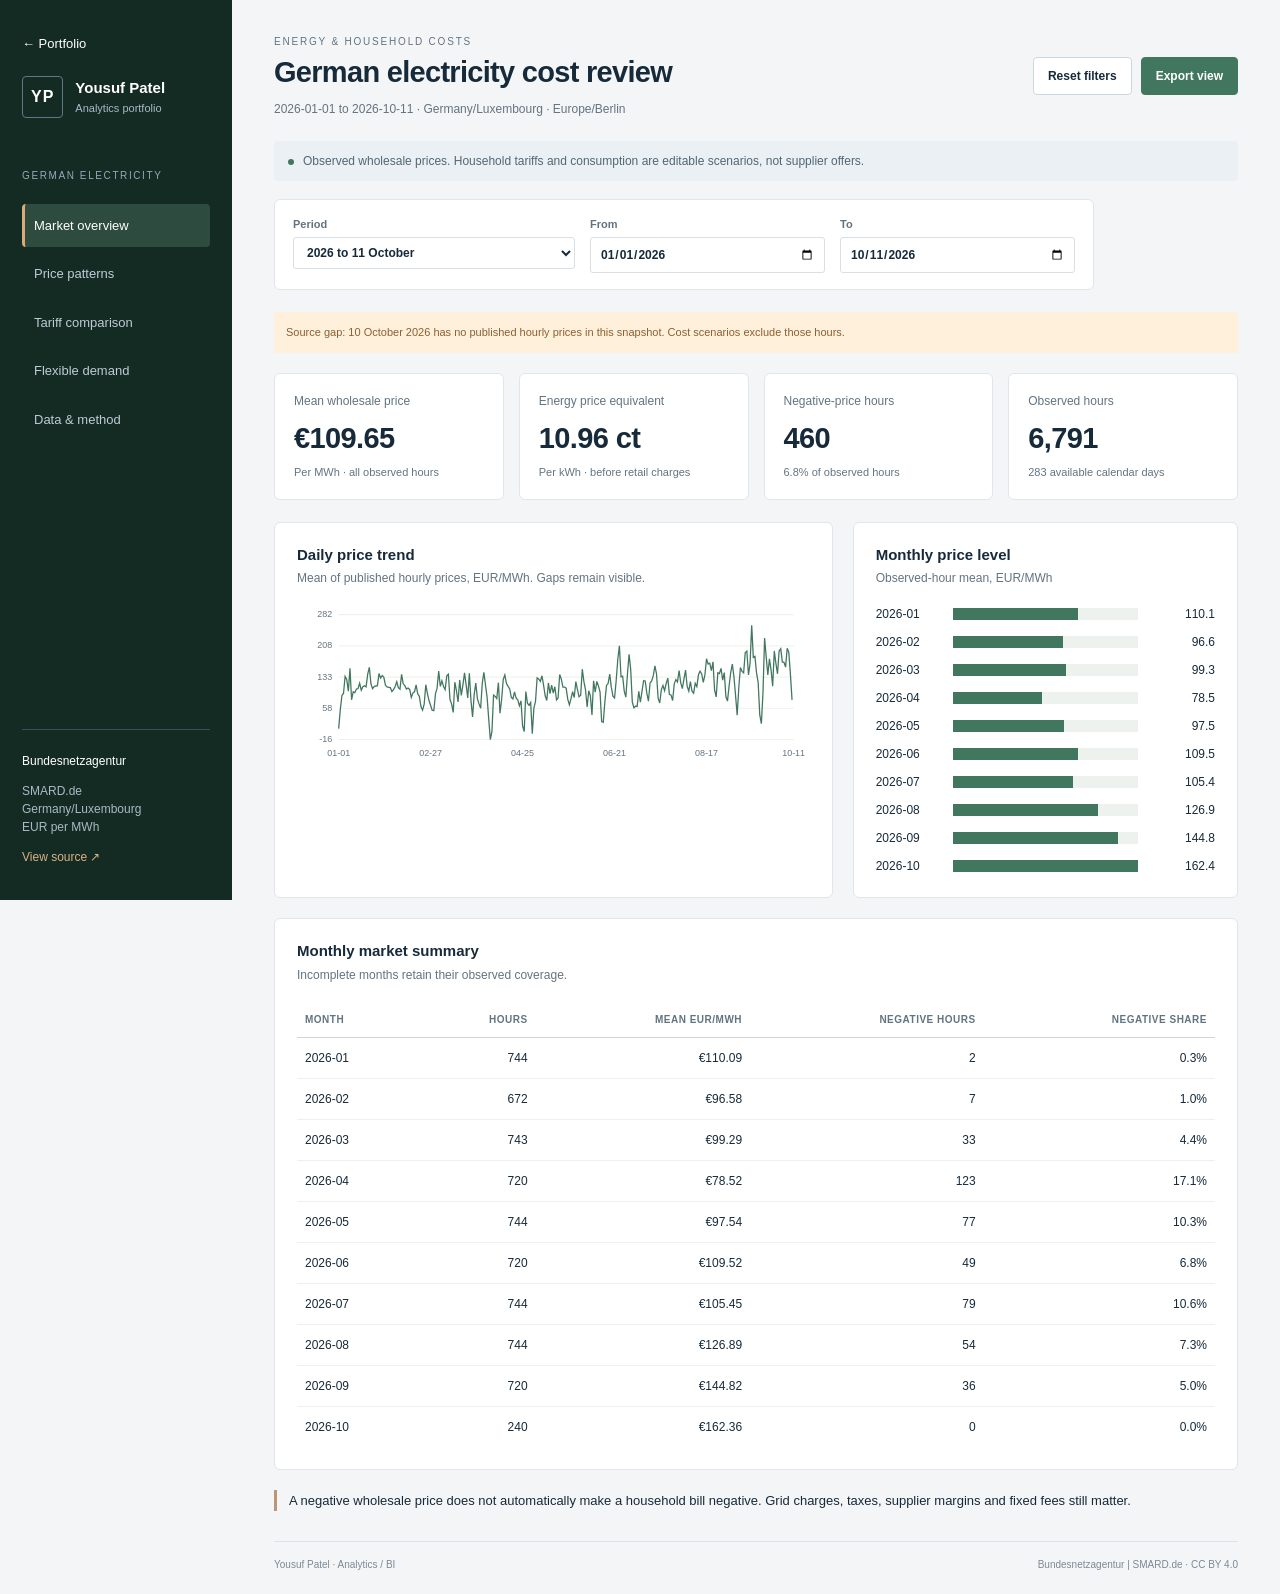
==== docs/electricity/index.html @ 319bdcc3 "Prepare GitHub Pages portfolio with both dashboards and qualified findings" ====
<!doctype html><html lang="en"><head><meta charset="utf-8"><meta name="viewport" content="width=device-width,initial-scale=1"><title>German electricity cost review · Yousuf Patel</title><link rel="stylesheet" href="styles.css"><script src="data.js"></script><script src="app.js" defer></script></head>
<body><aside class="sidebar"><a href="../" style="display:block;color:#fff;margin-bottom:22px;text-decoration:none;font-size:13px">← Portfolio</a><div class="brand"><span class="monogram">YP</span><div>Yousuf Patel<small>Analytics portfolio</small></div></div><p class="nav-label">GERMAN ELECTRICITY</p><nav aria-label="Report pages"><button data-page="overview" class="active">Market overview</button><button data-page="patterns">Price patterns</button><button data-page="tariffs">Tariff comparison</button><button data-page="flexibility">Flexible demand</button><button data-page="quality">Data & method</button></nav><div class="source-card"><strong>Bundesnetzagentur</strong><p>SMARD.de<br>Germany/Luxembourg<br>EUR per MWh</p><a href="https://www.smard.de/en" target="_blank" rel="noopener">View source ↗</a></div></aside>
<main><header><div><p class="eyebrow">ENERGY & HOUSEHOLD COSTS</p><h1 id="pageTitle">German electricity cost review</h1><p class="subtitle" id="periodLabel"></p></div><div class="header-actions"><button id="reset" class="secondary">Reset filters</button><button id="export" class="primary">Export view</button></div></header>
<div class="context"><span class="dot"></span>Observed wholesale prices. Household tariffs and consumption are editable scenarios, not supplier offers.</div>
<section class="filters" aria-label="Report filters"><label>Period<select id="year"><option value="2026">2026 to 11 October</option><option value="2025">2025 full year</option><option value="2024">2024 full year</option><option value="all">All / custom dates</option></select></label><label>From<input type="date" id="from"></label><label>To<input type="date" id="to"></label></section><p id="filterError" role="alert" hidden></p><div id="coverageNote" class="small"></div><div id="content" aria-live="polite"></div><footer><span>Yousuf Patel · Analytics / BI</span><span>Bundesnetzagentur | SMARD.de · CC BY 4.0</span></footer></main></body></html>
---- docs/electricity/styles.css ----
:root{--ink:#172a3a;--muted:#637481;--paper:#f4f5f7;--nav:#142b23;--blue:#42775f;--blue-light:#e9f0f5;--line:#e0e6eb;--orange:#ad572b;--red:#a53b37;--green:#34765b}
*{box-sizing:border-box}body{margin:0;background:var(--paper);color:var(--ink);font:14px/1.5 "Segoe UI",Arial,sans-serif}button,input,select{font:inherit}button{cursor:pointer}button:focus-visible,a:focus-visible,input:focus-visible,select:focus-visible{outline:3px solid #c28750;outline-offset:3px}.sidebar{width:232px;background:var(--nav);color:#fff;position:fixed;inset:0 auto 0 0;padding:34px 22px;display:flex;flex-direction:column}.brand{display:flex;align-items:center;gap:12px;font-weight:600;font-size:15px}.brand small{display:block;color:#a8bac6;font-size:11px;font-weight:400}.monogram{border:1px solid #607789;border-radius:4px;padding:8px;font-size:16px;letter-spacing:1px}.nav-label{font-size:10px;letter-spacing:1.6px;color:#93a9b9;margin-top:50px;margin-bottom:16px}nav button{display:block;width:100%;text-align:left;padding:12px;margin:5px 0;border:0;border-radius:4px;background:transparent;color:#bdccd7;font-size:13px}nav button:hover{background:#213d31}nav button.active{background:#2d4b3e;color:#fff;border-left:3px solid #dda977;padding-left:9px}#exceptionBadge{float:right;background:#475e70;border-radius:3px;padding:0 6px;font-size:11px}.source-card{margin-top:auto;border-top:1px solid #3a4d5c;padding-top:22px;font-size:12px}.source-card strong{font-weight:500}.source-card p{color:#a8bac6}.source-card a{color:#d9b187;text-decoration:none}main{margin-left:232px;padding:34px 42px 22px;max-width:1780px}header{display:flex;align-items:center;justify-content:space-between;gap:20px}.eyebrow{font-size:10px;letter-spacing:1.8px;color:var(--muted);margin:0 0 6px}h1{font-size:29px;line-height:1.2;letter-spacing:-.7px;font-weight:600;margin:0}.subtitle{color:var(--muted);font-size:12px;margin:10px 0 0}.header-actions{display:flex;gap:9px}.primary,.secondary{padding:9px 14px;border-radius:4px;font-size:12px;font-weight:600}.primary{background:var(--blue);border:1px solid var(--blue);color:white}.secondary{background:white;border:1px solid #cdd7df;color:var(--ink)}.context{margin:23px 0 18px;padding:11px 14px;background:#eaf0f4;color:#526776;font-size:12px;border-radius:4px}.dot{display:inline-block;width:6px;height:6px;background:var(--blue);border-radius:50%;margin-right:9px}.filters{display:grid;grid-template-columns:1fr 1fr 1.65fr 1.7fr 1.25fr;gap:15px;background:white;border:1px solid var(--line);padding:16px 18px;border-radius:6px;margin-bottom:22px}.filters label{font-size:11px;font-weight:600;color:var(--muted)}input,select{display:block;width:100%;margin-top:5px;padding:7px 9px;border:1px solid #d8e0e6;border-radius:3px;color:var(--ink);background:white;font-size:12px}.kpis{display:grid;grid-template-columns:repeat(4,1fr);gap:15px;margin-bottom:22px}.kpi{background:white;border:1px solid var(--line);border-radius:6px;padding:18px 19px}.kpi .label{font-size:12px;color:var(--muted)}.kpi .value{font-size:29px;font-weight:600;letter-spacing:-.6px;margin:7px 0 4px;font-variant-numeric:tabular-nums}.kpi .note{font-size:11px;color:var(--muted)}.warning{color:var(--orange)}.positive{color:var(--green)}.grid{display:grid;grid-template-columns:1.45fr 1fr;gap:20px;margin-bottom:20px}.panel{background:white;border:1px solid var(--line);border-radius:6px;padding:22px;min-width:0;margin-bottom:20px}.grid .panel{margin:0}.panel h2{font-size:15px;font-weight:600;line-height:1.3;margin:0 0 5px}.panel .description{font-size:12px;color:var(--muted);margin:0 0 18px}.panel-head{display:flex;justify-content:space-between;align-items:start}.tag{background:#eef2f5;padding:3px 7px;border-radius:3px;font-size:10px;color:var(--muted);white-space:nowrap}.chart{width:100%;display:block}.legend{display:flex;gap:20px;color:var(--muted);font-size:11px;margin-top:8px}.legend span:before{content:"";display:inline-block;width:15px;height:3px;background:var(--blue);vertical-align:middle;margin-right:6px}.legend span.budget:before{background:#bd9677}.finding{font-size:13px;line-height:1.65;padding-left:12px;border-left:3px solid #bd9677;margin-top:16px}.finding strong{font-weight:600}table{border-collapse:collapse;width:100%;font-size:12px}th{text-align:left;font-size:10px;text-transform:uppercase;letter-spacing:.5px;color:var(--muted);border-bottom:1px solid #cdd6de;padding:10px 8px;white-space:nowrap}td{border-bottom:1px solid #edf0f3;padding:11px 8px;vertical-align:top}th.numeric,td.numeric{text-align:right;font-variant-numeric:tabular-nums;white-space:nowrap}tbody tr:last-child td{border-bottom:0}tbody tr:hover{background:#f7f9fb}.table-wrap{overflow:auto}.bar-track{height:5px;border-radius:3px;background:#edf1f4;max-width:200px;margin-top:5px;overflow:hidden}.bar-fill{height:100%;background:var(--blue)}.bar-fill.over{background:var(--orange)}.status{font-size:10px;padding:3px 6px;border-radius:3px;background:#edf5ef;color:var(--green);white-space:nowrap}.status.over{background:#fbefe7;color:var(--orange)}.status.neutral{background:#eef1f4;color:var(--muted)}.quiet{color:var(--muted)}.empty{padding:40px 20px;text-align:center;color:var(--muted);font-size:13px}.small{font-size:11px;color:var(--muted)}.budget-input{width:125px;margin:0 0 0 auto;text-align:right}.notes{font-size:12px;color:var(--muted);line-height:1.7}.notes p{margin:9px 0}details{margin-top:18px;border-top:1px solid var(--line);padding-top:12px}summary{font-size:12px;cursor:pointer;color:var(--blue);font-weight:600}.text-button{border:0;background:transparent;color:var(--blue);padding:0;text-align:left}.row-actions{display:flex;gap:10px;margin:18px 0}footer{display:flex;justify-content:space-between;color:#7b8a96;border-top:1px solid #dce3e8;margin-top:30px;padding-top:15px;font-size:10px}#filterError{background:#fff0ed;color:var(--red);padding:12px}svg text{font-family:"Segoe UI",Arial,sans-serif;font-size:14px;fill:#637482}
@media(max-width:1150px){main{padding:25px}.sidebar{width:205px}main{margin-left:205px}.filters{grid-template-columns:repeat(3,1fr)}.kpi .value{font-size:25px}.grid{grid-template-columns:1fr}.kpis{grid-template-columns:repeat(2,1fr)}}@media(max-width:720px){.sidebar{position:static;width:auto;padding:18px;display:block}.brand{float:left}.nav-label,.source-card{display:none}nav{display:flex;overflow:auto;clear:both;padding-top:14px;gap:5px}nav button{white-space:nowrap;width:auto;padding:8px;font-size:11px}main{margin:0;padding:20px 15px}header{align-items:start}h1{font-size:24px}.header-actions{flex-direction:column}.filters{grid-template-columns:repeat(2,1fr);gap:12px}.kpis{gap:10px}.kpi{padding:14px}.panel{padding:16px}footer{gap:20px}.kpi .value{font-size:24px}}@media print{.sidebar,.header-actions,.filters,footer,.row-actions{display:none}main{margin:0;padding:10px}.panel,.kpi{break-inside:avoid}.context{font-size:10px}.grid{grid-template-columns:1fr 1fr}}

.filters{grid-template-columns:1.2fr 1fr 1fr;max-width:820px}.horizontal-bars{display:grid;gap:10px}.bar-row{display:grid;grid-template-columns:65px 1fr 65px;gap:12px;align-items:center;font-size:12px}.bar-row>div{height:12px;background:#eef2ef}.bar-row i{display:block;height:100%;min-width:1px}.bar-row strong{text-align:right;font-weight:500}.assumption-grid{display:grid;grid-template-columns:repeat(3,1fr);gap:20px}.assumption-grid label{font-size:12px}.heatmap{display:grid;grid-template-columns:40px repeat(24,minmax(15px,1fr));gap:4px;min-width:680px}.heat-cell{height:30px;border-radius:2px}.heat-hour,.heat-day{font-size:10px;color:#647482}.panel:has(.heatmap){overflow:auto}#coverageNote:not(:empty){margin:0 0 20px;padding:12px;background:#fff0db;color:#886132}@media(max-width:720px){.filters,.assumption-grid{grid-template-columns:1fr 1fr}.filters label:first-child{grid-column:1/-1}.assumption-grid{gap:12px}}
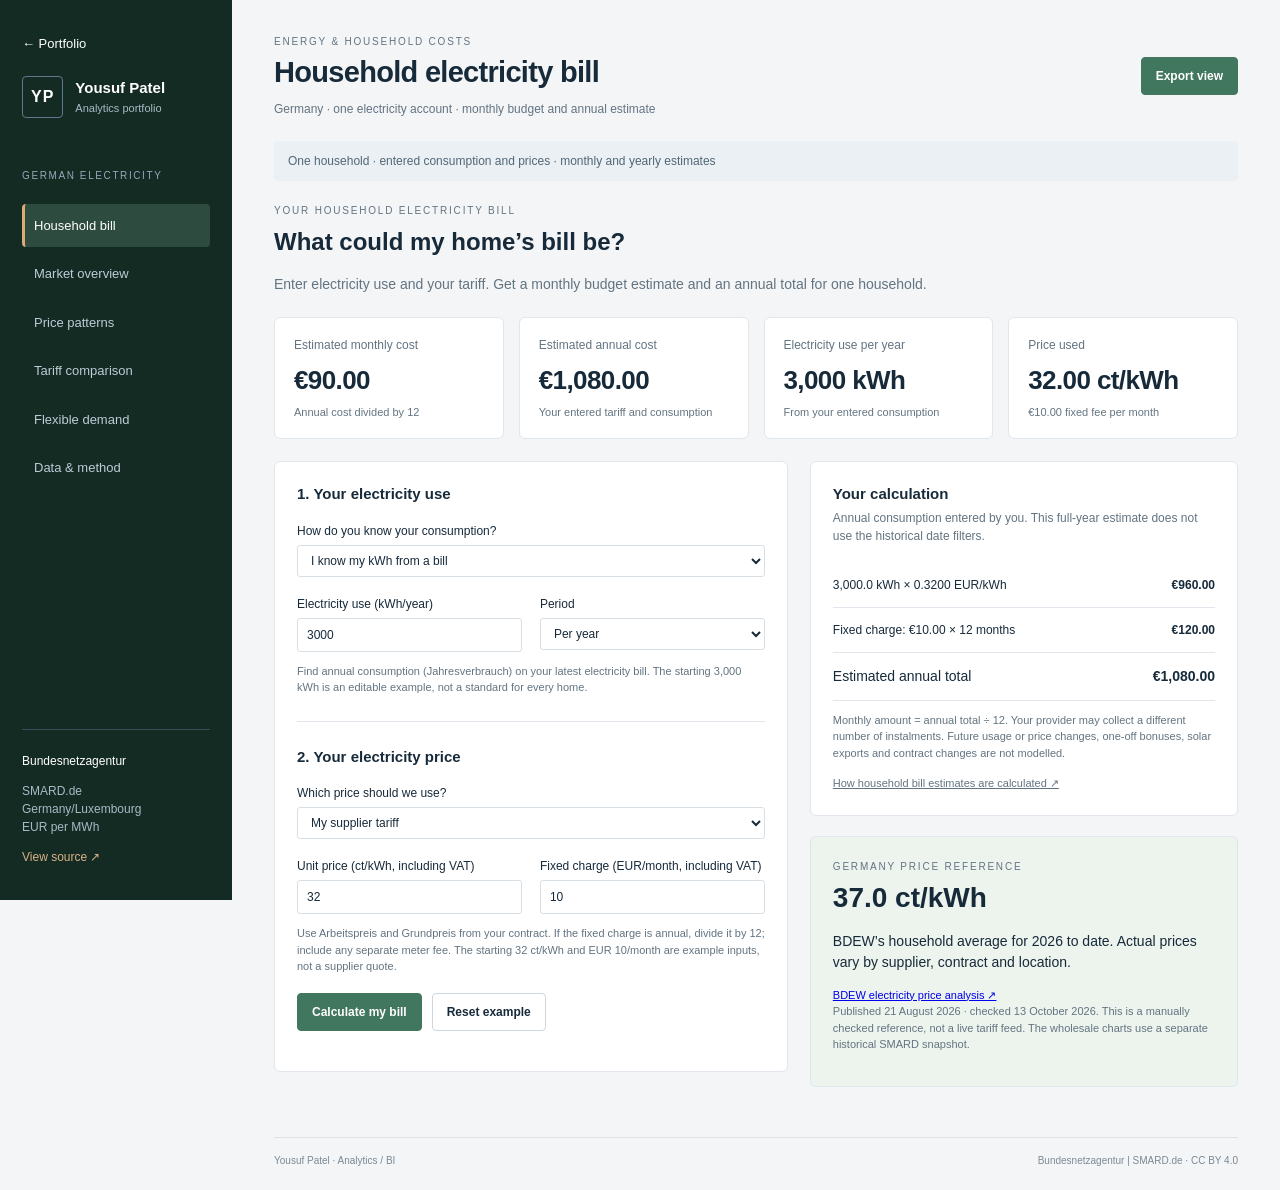
==== commit 6879f61d: "Add household bill inputs, appliance estimate and documented price reference" ====
--- a/docs/electricity/index.html
+++ b/docs/electricity/index.html
@@ -1,5 +1,5 @@
-<!doctype html><html lang="en"><head><meta charset="utf-8"><meta name="viewport" content="width=device-width,initial-scale=1"><title>German electricity cost review · Yousuf Patel</title><link rel="stylesheet" href="styles.css"><script src="data.js"></script><script src="app.js" defer></script></head>
-<body><aside class="sidebar"><a href="../" style="display:block;color:#fff;margin-bottom:22px;text-decoration:none;font-size:13px">← Portfolio</a><div class="brand"><span class="monogram">YP</span><div>Yousuf Patel<small>Analytics portfolio</small></div></div><p class="nav-label">GERMAN ELECTRICITY</p><nav aria-label="Report pages"><button data-page="overview" class="active">Market overview</button><button data-page="patterns">Price patterns</button><button data-page="tariffs">Tariff comparison</button><button data-page="flexibility">Flexible demand</button><button data-page="quality">Data & method</button></nav><div class="source-card"><strong>Bundesnetzagentur</strong><p>SMARD.de<br>Germany/Luxembourg<br>EUR per MWh</p><a href="https://www.smard.de/en" target="_blank" rel="noopener">View source ↗</a></div></aside>
-<main><header><div><p class="eyebrow">ENERGY & HOUSEHOLD COSTS</p><h1 id="pageTitle">German electricity cost review</h1><p class="subtitle" id="periodLabel"></p></div><div class="header-actions"><button id="reset" class="secondary">Reset filters</button><button id="export" class="primary">Export view</button></div></header>
-<div class="context"><span class="dot"></span>Observed wholesale prices. Household tariffs and consumption are editable scenarios, not supplier offers.</div>
-<section class="filters" aria-label="Report filters"><label>Period<select id="year"><option value="2026">2026 to 11 October</option><option value="2025">2025 full year</option><option value="2024">2024 full year</option><option value="all">All / custom dates</option></select></label><label>From<input type="date" id="from"></label><label>To<input type="date" id="to"></label></section><p id="filterError" role="alert" hidden></p><div id="coverageNote" class="small"></div><div id="content" aria-live="polite"></div><footer><span>Yousuf Patel · Analytics / BI</span><span>Bundesnetzagentur | SMARD.de · CC BY 4.0</span></footer></main></body></html>
+<!doctype html><html lang="en"><head><meta charset="utf-8"><meta name="viewport" content="width=device-width,initial-scale=1"><title>German electricity cost review · Yousuf Patel</title><link rel="stylesheet" href="styles.css"><script src="data.js"></script><script src="household.js" defer></script><script src="app.js" defer></script></head>
+<body><aside class="sidebar"><a href="../" style="display:block;color:#fff;margin-bottom:22px;text-decoration:none;font-size:13px">← Portfolio</a><div class="brand"><span class="monogram">YP</span><div>Yousuf Patel<small>Analytics portfolio</small></div></div><p class="nav-label">GERMAN ELECTRICITY</p><nav aria-label="Report pages"><button data-page="household" class="active">Household bill</button><button data-page="overview">Market overview</button><button data-page="patterns">Price patterns</button><button data-page="tariffs">Tariff comparison</button><button data-page="flexibility">Flexible demand</button><button data-page="quality">Data & method</button></nav><div class="source-card"><strong>Bundesnetzagentur</strong><p>SMARD.de<br>Germany/Luxembourg<br>EUR per MWh</p><a href="https://www.smard.de/en" target="_blank" rel="noopener">View source ↗</a></div></aside>
+<main><header><div><p class="eyebrow">ENERGY & HOUSEHOLD COSTS</p><h1 id="pageTitle">German electricity cost review</h1><p class="subtitle" id="periodLabel"></p></div><div class="header-actions"><button id="reset" class="secondary">Reset filters</button><button id="export" class="primary">Export view</button></div></header>
+<div class="context"><span class="dot"></span>Observed wholesale prices. Household tariffs and consumption are editable scenarios, not supplier offers.</div>
+<section class="filters" aria-label="Report filters"><label>Period<select id="year"><option value="2026">2026 to 11 October</option><option value="2025">2025 full year</option><option value="2024">2024 full year</option><option value="all">All / custom dates</option></select></label><label>From<input type="date" id="from"></label><label>To<input type="date" id="to"></label></section><p id="filterError" role="alert" hidden></p><div id="coverageNote" class="small"></div><div id="content" aria-live="polite"></div><footer><span>Yousuf Patel · Analytics / BI</span><span>Bundesnetzagentur | SMARD.de · CC BY 4.0</span></footer></main></body></html>
--- a/docs/electricity/styles.css
+++ b/docs/electricity/styles.css
@@ -1,5 +1,7 @@
-:root{--ink:#172a3a;--muted:#637481;--paper:#f4f5f7;--nav:#142b23;--blue:#42775f;--blue-light:#e9f0f5;--line:#e0e6eb;--orange:#ad572b;--red:#a53b37;--green:#34765b}
-*{box-sizing:border-box}body{margin:0;background:var(--paper);color:var(--ink);font:14px/1.5 "Segoe UI",Arial,sans-serif}button,input,select{font:inherit}button{cursor:pointer}button:focus-visible,a:focus-visible,input:focus-visible,select:focus-visible{outline:3px solid #c28750;outline-offset:3px}.sidebar{width:232px;background:var(--nav);color:#fff;position:fixed;inset:0 auto 0 0;padding:34px 22px;display:flex;flex-direction:column}.brand{display:flex;align-items:center;gap:12px;font-weight:600;font-size:15px}.brand small{display:block;color:#a8bac6;font-size:11px;font-weight:400}.monogram{border:1px solid #607789;border-radius:4px;padding:8px;font-size:16px;letter-spacing:1px}.nav-label{font-size:10px;letter-spacing:1.6px;color:#93a9b9;margin-top:50px;margin-bottom:16px}nav button{display:block;width:100%;text-align:left;padding:12px;margin:5px 0;border:0;border-radius:4px;background:transparent;color:#bdccd7;font-size:13px}nav button:hover{background:#213d31}nav button.active{background:#2d4b3e;color:#fff;border-left:3px solid #dda977;padding-left:9px}#exceptionBadge{float:right;background:#475e70;border-radius:3px;padding:0 6px;font-size:11px}.source-card{margin-top:auto;border-top:1px solid #3a4d5c;padding-top:22px;font-size:12px}.source-card strong{font-weight:500}.source-card p{color:#a8bac6}.source-card a{color:#d9b187;text-decoration:none}main{margin-left:232px;padding:34px 42px 22px;max-width:1780px}header{display:flex;align-items:center;justify-content:space-between;gap:20px}.eyebrow{font-size:10px;letter-spacing:1.8px;color:var(--muted);margin:0 0 6px}h1{font-size:29px;line-height:1.2;letter-spacing:-.7px;font-weight:600;margin:0}.subtitle{color:var(--muted);font-size:12px;margin:10px 0 0}.header-actions{display:flex;gap:9px}.primary,.secondary{padding:9px 14px;border-radius:4px;font-size:12px;font-weight:600}.primary{background:var(--blue);border:1px solid var(--blue);color:white}.secondary{background:white;border:1px solid #cdd7df;color:var(--ink)}.context{margin:23px 0 18px;padding:11px 14px;background:#eaf0f4;color:#526776;font-size:12px;border-radius:4px}.dot{display:inline-block;width:6px;height:6px;background:var(--blue);border-radius:50%;margin-right:9px}.filters{display:grid;grid-template-columns:1fr 1fr 1.65fr 1.7fr 1.25fr;gap:15px;background:white;border:1px solid var(--line);padding:16px 18px;border-radius:6px;margin-bottom:22px}.filters label{font-size:11px;font-weight:600;color:var(--muted)}input,select{display:block;width:100%;margin-top:5px;padding:7px 9px;border:1px solid #d8e0e6;border-radius:3px;color:var(--ink);background:white;font-size:12px}.kpis{display:grid;grid-template-columns:repeat(4,1fr);gap:15px;margin-bottom:22px}.kpi{background:white;border:1px solid var(--line);border-radius:6px;padding:18px 19px}.kpi .label{font-size:12px;color:var(--muted)}.kpi .value{font-size:29px;font-weight:600;letter-spacing:-.6px;margin:7px 0 4px;font-variant-numeric:tabular-nums}.kpi .note{font-size:11px;color:var(--muted)}.warning{color:var(--orange)}.positive{color:var(--green)}.grid{display:grid;grid-template-columns:1.45fr 1fr;gap:20px;margin-bottom:20px}.panel{background:white;border:1px solid var(--line);border-radius:6px;padding:22px;min-width:0;margin-bottom:20px}.grid .panel{margin:0}.panel h2{font-size:15px;font-weight:600;line-height:1.3;margin:0 0 5px}.panel .description{font-size:12px;color:var(--muted);margin:0 0 18px}.panel-head{display:flex;justify-content:space-between;align-items:start}.tag{background:#eef2f5;padding:3px 7px;border-radius:3px;font-size:10px;color:var(--muted);white-space:nowrap}.chart{width:100%;display:block}.legend{display:flex;gap:20px;color:var(--muted);font-size:11px;margin-top:8px}.legend span:before{content:"";display:inline-block;width:15px;height:3px;background:var(--blue);vertical-align:middle;margin-right:6px}.legend span.budget:before{background:#bd9677}.finding{font-size:13px;line-height:1.65;padding-left:12px;border-left:3px solid #bd9677;margin-top:16px}.finding strong{font-weight:600}table{border-collapse:collapse;width:100%;font-size:12px}th{text-align:left;font-size:10px;text-transform:uppercase;letter-spacing:.5px;color:var(--muted);border-bottom:1px solid #cdd6de;padding:10px 8px;white-space:nowrap}td{border-bottom:1px solid #edf0f3;padding:11px 8px;vertical-align:top}th.numeric,td.numeric{text-align:right;font-variant-numeric:tabular-nums;white-space:nowrap}tbody tr:last-child td{border-bottom:0}tbody tr:hover{background:#f7f9fb}.table-wrap{overflow:auto}.bar-track{height:5px;border-radius:3px;background:#edf1f4;max-width:200px;margin-top:5px;overflow:hidden}.bar-fill{height:100%;background:var(--blue)}.bar-fill.over{background:var(--orange)}.status{font-size:10px;padding:3px 6px;border-radius:3px;background:#edf5ef;color:var(--green);white-space:nowrap}.status.over{background:#fbefe7;color:var(--orange)}.status.neutral{background:#eef1f4;color:var(--muted)}.quiet{color:var(--muted)}.empty{padding:40px 20px;text-align:center;color:var(--muted);font-size:13px}.small{font-size:11px;color:var(--muted)}.budget-input{width:125px;margin:0 0 0 auto;text-align:right}.notes{font-size:12px;color:var(--muted);line-height:1.7}.notes p{margin:9px 0}details{margin-top:18px;border-top:1px solid var(--line);padding-top:12px}summary{font-size:12px;cursor:pointer;color:var(--blue);font-weight:600}.text-button{border:0;background:transparent;color:var(--blue);padding:0;text-align:left}.row-actions{display:flex;gap:10px;margin:18px 0}footer{display:flex;justify-content:space-between;color:#7b8a96;border-top:1px solid #dce3e8;margin-top:30px;padding-top:15px;font-size:10px}#filterError{background:#fff0ed;color:var(--red);padding:12px}svg text{font-family:"Segoe UI",Arial,sans-serif;font-size:14px;fill:#637482}
-@media(max-width:1150px){main{padding:25px}.sidebar{width:205px}main{margin-left:205px}.filters{grid-template-columns:repeat(3,1fr)}.kpi .value{font-size:25px}.grid{grid-template-columns:1fr}.kpis{grid-template-columns:repeat(2,1fr)}}@media(max-width:720px){.sidebar{position:static;width:auto;padding:18px;display:block}.brand{float:left}.nav-label,.source-card{display:none}nav{display:flex;overflow:auto;clear:both;padding-top:14px;gap:5px}nav button{white-space:nowrap;width:auto;padding:8px;font-size:11px}main{margin:0;padding:20px 15px}header{align-items:start}h1{font-size:24px}.header-actions{flex-direction:column}.filters{grid-template-columns:repeat(2,1fr);gap:12px}.kpis{gap:10px}.kpi{padding:14px}.panel{padding:16px}footer{gap:20px}.kpi .value{font-size:24px}}@media print{.sidebar,.header-actions,.filters,footer,.row-actions{display:none}main{margin:0;padding:10px}.panel,.kpi{break-inside:avoid}.context{font-size:10px}.grid{grid-template-columns:1fr 1fr}}
-
-.filters{grid-template-columns:1.2fr 1fr 1fr;max-width:820px}.horizontal-bars{display:grid;gap:10px}.bar-row{display:grid;grid-template-columns:65px 1fr 65px;gap:12px;align-items:center;font-size:12px}.bar-row>div{height:12px;background:#eef2ef}.bar-row i{display:block;height:100%;min-width:1px}.bar-row strong{text-align:right;font-weight:500}.assumption-grid{display:grid;grid-template-columns:repeat(3,1fr);gap:20px}.assumption-grid label{font-size:12px}.heatmap{display:grid;grid-template-columns:40px repeat(24,minmax(15px,1fr));gap:4px;min-width:680px}.heat-cell{height:30px;border-radius:2px}.heat-hour,.heat-day{font-size:10px;color:#647482}.panel:has(.heatmap){overflow:auto}#coverageNote:not(:empty){margin:0 0 20px;padding:12px;background:#fff0db;color:#886132}@media(max-width:720px){.filters,.assumption-grid{grid-template-columns:1fr 1fr}.filters label:first-child{grid-column:1/-1}.assumption-grid{gap:12px}}
+:root{--ink:#172a3a;--muted:#637481;--paper:#f4f5f7;--nav:#142b23;--blue:#42775f;--blue-light:#e9f0f5;--line:#e0e6eb;--orange:#ad572b;--red:#a53b37;--green:#34765b}
+*{box-sizing:border-box}body{margin:0;background:var(--paper);color:var(--ink);font:14px/1.5 "Segoe UI",Arial,sans-serif}button,input,select{font:inherit}button{cursor:pointer}button:focus-visible,a:focus-visible,input:focus-visible,select:focus-visible{outline:3px solid #c28750;outline-offset:3px}.sidebar{width:232px;background:var(--nav);color:#fff;position:fixed;inset:0 auto 0 0;padding:34px 22px;display:flex;flex-direction:column}.brand{display:flex;align-items:center;gap:12px;font-weight:600;font-size:15px}.brand small{display:block;color:#a8bac6;font-size:11px;font-weight:400}.monogram{border:1px solid #607789;border-radius:4px;padding:8px;font-size:16px;letter-spacing:1px}.nav-label{font-size:10px;letter-spacing:1.6px;color:#93a9b9;margin-top:50px;margin-bottom:16px}nav button{display:block;width:100%;text-align:left;padding:12px;margin:5px 0;border:0;border-radius:4px;background:transparent;color:#bdccd7;font-size:13px}nav button:hover{background:#213d31}nav button.active{background:#2d4b3e;color:#fff;border-left:3px solid #dda977;padding-left:9px}#exceptionBadge{float:right;background:#475e70;border-radius:3px;padding:0 6px;font-size:11px}.source-card{margin-top:auto;border-top:1px solid #3a4d5c;padding-top:22px;font-size:12px}.source-card strong{font-weight:500}.source-card p{color:#a8bac6}.source-card a{color:#d9b187;text-decoration:none}main{margin-left:232px;padding:34px 42px 22px;max-width:1780px}header{display:flex;align-items:center;justify-content:space-between;gap:20px}.eyebrow{font-size:10px;letter-spacing:1.8px;color:var(--muted);margin:0 0 6px}h1{font-size:29px;line-height:1.2;letter-spacing:-.7px;font-weight:600;margin:0}.subtitle{color:var(--muted);font-size:12px;margin:10px 0 0}.header-actions{display:flex;gap:9px}.primary,.secondary{padding:9px 14px;border-radius:4px;font-size:12px;font-weight:600}.primary{background:var(--blue);border:1px solid var(--blue);color:white}.secondary{background:white;border:1px solid #cdd7df;color:var(--ink)}.context{margin:23px 0 18px;padding:11px 14px;background:#eaf0f4;color:#526776;font-size:12px;border-radius:4px}.dot{display:inline-block;width:6px;height:6px;background:var(--blue);border-radius:50%;margin-right:9px}.filters{display:grid;grid-template-columns:1fr 1fr 1.65fr 1.7fr 1.25fr;gap:15px;background:white;border:1px solid var(--line);padding:16px 18px;border-radius:6px;margin-bottom:22px}.filters label{font-size:11px;font-weight:600;color:var(--muted)}input,select{display:block;width:100%;margin-top:5px;padding:7px 9px;border:1px solid #d8e0e6;border-radius:3px;color:var(--ink);background:white;font-size:12px}.kpis{display:grid;grid-template-columns:repeat(4,1fr);gap:15px;margin-bottom:22px}.kpi{background:white;border:1px solid var(--line);border-radius:6px;padding:18px 19px}.kpi .label{font-size:12px;color:var(--muted)}.kpi .value{font-size:29px;font-weight:600;letter-spacing:-.6px;margin:7px 0 4px;font-variant-numeric:tabular-nums}.kpi .note{font-size:11px;color:var(--muted)}.warning{color:var(--orange)}.positive{color:var(--green)}.grid{display:grid;grid-template-columns:1.45fr 1fr;gap:20px;margin-bottom:20px}.panel{background:white;border:1px solid var(--line);border-radius:6px;padding:22px;min-width:0;margin-bottom:20px}.grid .panel{margin:0}.panel h2{font-size:15px;font-weight:600;line-height:1.3;margin:0 0 5px}.panel .description{font-size:12px;color:var(--muted);margin:0 0 18px}.panel-head{display:flex;justify-content:space-between;align-items:start}.tag{background:#eef2f5;padding:3px 7px;border-radius:3px;font-size:10px;color:var(--muted);white-space:nowrap}.chart{width:100%;display:block}.legend{display:flex;gap:20px;color:var(--muted);font-size:11px;margin-top:8px}.legend span:before{content:"";display:inline-block;width:15px;height:3px;background:var(--blue);vertical-align:middle;margin-right:6px}.legend span.budget:before{background:#bd9677}.finding{font-size:13px;line-height:1.65;padding-left:12px;border-left:3px solid #bd9677;margin-top:16px}.finding strong{font-weight:600}table{border-collapse:collapse;width:100%;font-size:12px}th{text-align:left;font-size:10px;text-transform:uppercase;letter-spacing:.5px;color:var(--muted);border-bottom:1px solid #cdd6de;padding:10px 8px;white-space:nowrap}td{border-bottom:1px solid #edf0f3;padding:11px 8px;vertical-align:top}th.numeric,td.numeric{text-align:right;font-variant-numeric:tabular-nums;white-space:nowrap}tbody tr:last-child td{border-bottom:0}tbody tr:hover{background:#f7f9fb}.table-wrap{overflow:auto}.bar-track{height:5px;border-radius:3px;background:#edf1f4;max-width:200px;margin-top:5px;overflow:hidden}.bar-fill{height:100%;background:var(--blue)}.bar-fill.over{background:var(--orange)}.status{font-size:10px;padding:3px 6px;border-radius:3px;background:#edf5ef;color:var(--green);white-space:nowrap}.status.over{background:#fbefe7;color:var(--orange)}.status.neutral{background:#eef1f4;color:var(--muted)}.quiet{color:var(--muted)}.empty{padding:40px 20px;text-align:center;color:var(--muted);font-size:13px}.small{font-size:11px;color:var(--muted)}.budget-input{width:125px;margin:0 0 0 auto;text-align:right}.notes{font-size:12px;color:var(--muted);line-height:1.7}.notes p{margin:9px 0}details{margin-top:18px;border-top:1px solid var(--line);padding-top:12px}summary{font-size:12px;cursor:pointer;color:var(--blue);font-weight:600}.text-button{border:0;background:transparent;color:var(--blue);padding:0;text-align:left}.row-actions{display:flex;gap:10px;margin:18px 0}footer{display:flex;justify-content:space-between;color:#7b8a96;border-top:1px solid #dce3e8;margin-top:30px;padding-top:15px;font-size:10px}#filterError{background:#fff0ed;color:var(--red);padding:12px}svg text{font-family:"Segoe UI",Arial,sans-serif;font-size:14px;fill:#637482}
+@media(max-width:1150px){main{padding:25px}.sidebar{width:205px}main{margin-left:205px}.filters{grid-template-columns:repeat(3,1fr)}.kpi .value{font-size:25px}.grid{grid-template-columns:1fr}.kpis{grid-template-columns:repeat(2,1fr)}}@media(max-width:720px){.sidebar{position:static;width:auto;padding:18px;display:block}.brand{float:left}.nav-label,.source-card{display:none}nav{display:flex;overflow:auto;clear:both;padding-top:14px;gap:5px}nav button{white-space:nowrap;width:auto;padding:8px;font-size:11px}main{margin:0;padding:20px 15px}header{align-items:start}h1{font-size:24px}.header-actions{flex-direction:column}.filters{grid-template-columns:repeat(2,1fr);gap:12px}.kpis{gap:10px}.kpi{padding:14px}.panel{padding:16px}footer{gap:20px}.kpi .value{font-size:24px}}@media print{.sidebar,.header-actions,.filters,footer,.row-actions{display:none}main{margin:0;padding:10px}.panel,.kpi{break-inside:avoid}.context{font-size:10px}.grid{grid-template-columns:1fr 1fr}}
+
+.filters{grid-template-columns:1.2fr 1fr 1fr;max-width:820px}.horizontal-bars{display:grid;gap:10px}.bar-row{display:grid;grid-template-columns:65px 1fr 65px;gap:12px;align-items:center;font-size:12px}.bar-row>div{height:12px;background:#eef2ef}.bar-row i{display:block;height:100%;min-width:1px}.bar-row strong{text-align:right;font-weight:500}.assumption-grid{display:grid;grid-template-columns:repeat(3,1fr);gap:20px}.assumption-grid label{font-size:12px}.heatmap{display:grid;grid-template-columns:40px repeat(24,minmax(15px,1fr));gap:4px;min-width:680px}.heat-cell{height:30px;border-radius:2px}.heat-hour,.heat-day{font-size:10px;color:#647482}.panel:has(.heatmap){overflow:auto}#coverageNote:not(:empty){margin:0 0 20px;padding:12px;background:#fff0db;color:#886132}@media(max-width:720px){.filters,.assumption-grid{grid-template-columns:1fr 1fr}.filters label:first-child{grid-column:1/-1}.assumption-grid{gap:12px}}
+
+[hidden]{display:none!important}.house-intro{margin:22px 0}.house-intro h2{font-size:24px;margin:5px 0}.house-intro p:last-child{color:var(--muted)}.house-layout{display:grid;grid-template-columns:1.2fr 1fr;gap:22px}.house-inputs{display:grid;grid-template-columns:1fr 1fr;gap:18px;margin-top:18px}.house-select{display:block;margin:18px 0;font-size:12px}.house-inputs label{font-size:12px}.house-divider{border-top:1px solid var(--line);margin:25px 0}.house-equation{display:flex;justify-content:space-between;gap:18px;padding:13px 0;border-bottom:1px solid var(--line);font-size:12px}.house-equation strong{white-space:nowrap}.house-equation.total{font-size:14px}.benchmark{background:#edf3ed}.benchmark h2{font-size:28px}.house-error{background:#fff0ed;color:var(--red);padding:12px}.house-results .value{font-size:26px}@media(max-width:1150px){.house-layout{grid-template-columns:1fr}}@media(max-width:720px){.house-results .value{font-size:21px}.house-inputs{gap:12px}.house-intro h2{font-size:21px}}
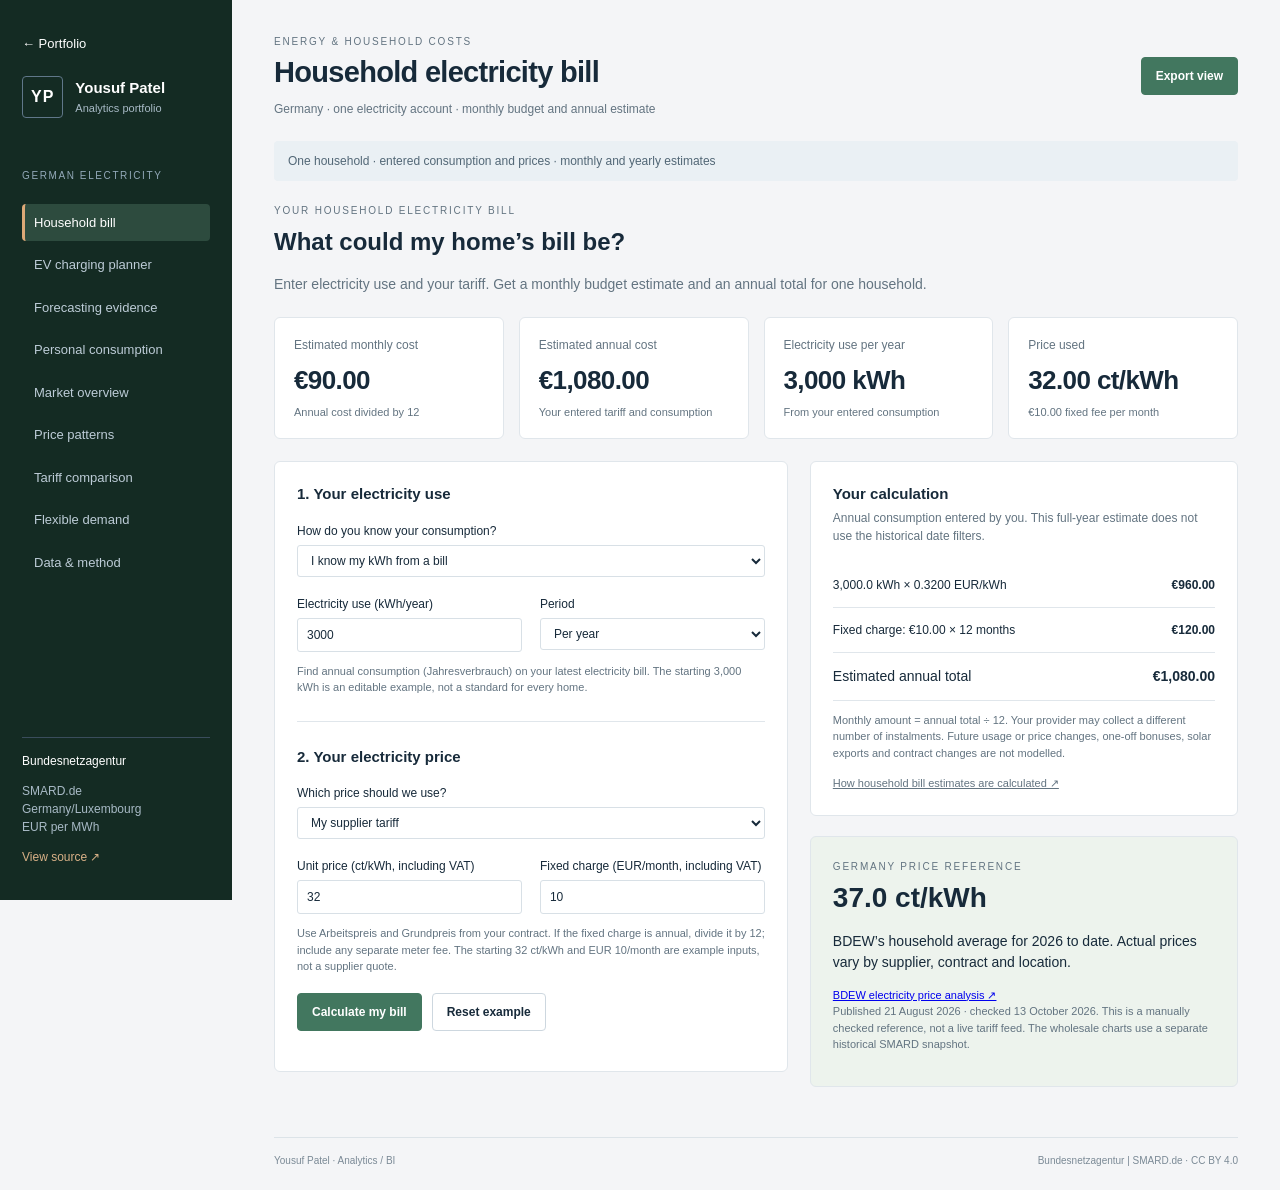
==== commit 7e737356: "Publish constrained EV scheduler and chronological seasonal, LightGBM and Chronos benchmarks" ====
--- a/docs/electricity/index.html
+++ b/docs/electricity/index.html
@@ -1,5 +1,5 @@
-<!doctype html><html lang="en"><head><meta charset="utf-8"><meta name="viewport" content="width=device-width,initial-scale=1"><title>German electricity cost review · Yousuf Patel</title><link rel="stylesheet" href="styles.css"><script src="data.js"></script><script src="household.js" defer></script><script src="app.js" defer></script></head>
-<body><aside class="sidebar"><a href="../" style="display:block;color:#fff;margin-bottom:22px;text-decoration:none;font-size:13px">← Portfolio</a><div class="brand"><span class="monogram">YP</span><div>Yousuf Patel<small>Analytics portfolio</small></div></div><p class="nav-label">GERMAN ELECTRICITY</p><nav aria-label="Report pages"><button data-page="household" class="active">Household bill</button><button data-page="overview">Market overview</button><button data-page="patterns">Price patterns</button><button data-page="tariffs">Tariff comparison</button><button data-page="flexibility">Flexible demand</button><button data-page="quality">Data & method</button></nav><div class="source-card"><strong>Bundesnetzagentur</strong><p>SMARD.de<br>Germany/Luxembourg<br>EUR per MWh</p><a href="https://www.smard.de/en" target="_blank" rel="noopener">View source ↗</a></div></aside>
+<!doctype html><html lang="en"><head><meta charset="utf-8"><meta name="viewport" content="width=device-width,initial-scale=1"><title>German electricity cost review · Yousuf Patel</title><link rel="stylesheet" href="styles.css"><script src="data.js"></script><script src="household.js" defer></script><script src="forecast-data.js" defer></script><script src="energy-core.js" defer></script><script src="energy-lab.js" defer></script><script src="app.js" defer></script></head>
+<body><aside class="sidebar"><a href="../" style="display:block;color:#fff;margin-bottom:22px;text-decoration:none;font-size:13px">← Portfolio</a><div class="brand"><span class="monogram">YP</span><div>Yousuf Patel<small>Analytics portfolio</small></div></div><p class="nav-label">GERMAN ELECTRICITY</p><nav aria-label="Report pages"><button data-page="household" class="active">Household bill</button><button data-page="ev">EV charging planner</button><button data-page="forecast">Forecasting evidence</button><button data-page="consumption">Personal consumption</button><button data-page="overview">Market overview</button><button data-page="patterns">Price patterns</button><button data-page="tariffs">Tariff comparison</button><button data-page="flexibility">Flexible demand</button><button data-page="quality">Data & method</button></nav><div class="source-card"><strong>Bundesnetzagentur</strong><p>SMARD.de<br>Germany/Luxembourg<br>EUR per MWh</p><a href="https://www.smard.de/en" target="_blank" rel="noopener">View source ↗</a></div></aside>
 <main><header><div><p class="eyebrow">ENERGY & HOUSEHOLD COSTS</p><h1 id="pageTitle">German electricity cost review</h1><p class="subtitle" id="periodLabel"></p></div><div class="header-actions"><button id="reset" class="secondary">Reset filters</button><button id="export" class="primary">Export view</button></div></header>
 <div class="context"><span class="dot"></span>Observed wholesale prices. Household tariffs and consumption are editable scenarios, not supplier offers.</div>
 <section class="filters" aria-label="Report filters"><label>Period<select id="year"><option value="2026">2026 to 11 October</option><option value="2025">2025 full year</option><option value="2024">2024 full year</option><option value="all">All / custom dates</option></select></label><label>From<input type="date" id="from"></label><label>To<input type="date" id="to"></label></section><p id="filterError" role="alert" hidden></p><div id="coverageNote" class="small"></div><div id="content" aria-live="polite"></div><footer><span>Yousuf Patel · Analytics / BI</span><span>Bundesnetzagentur | SMARD.de · CC BY 4.0</span></footer></main></body></html>
--- a/docs/electricity/styles.css
+++ b/docs/electricity/styles.css
@@ -5,3 +5,5 @@
 .filters{grid-template-columns:1.2fr 1fr 1fr;max-width:820px}.horizontal-bars{display:grid;gap:10px}.bar-row{display:grid;grid-template-columns:65px 1fr 65px;gap:12px;align-items:center;font-size:12px}.bar-row>div{height:12px;background:#eef2ef}.bar-row i{display:block;height:100%;min-width:1px}.bar-row strong{text-align:right;font-weight:500}.assumption-grid{display:grid;grid-template-columns:repeat(3,1fr);gap:20px}.assumption-grid label{font-size:12px}.heatmap{display:grid;grid-template-columns:40px repeat(24,minmax(15px,1fr));gap:4px;min-width:680px}.heat-cell{height:30px;border-radius:2px}.heat-hour,.heat-day{font-size:10px;color:#647482}.panel:has(.heatmap){overflow:auto}#coverageNote:not(:empty){margin:0 0 20px;padding:12px;background:#fff0db;color:#886132}@media(max-width:720px){.filters,.assumption-grid{grid-template-columns:1fr 1fr}.filters label:first-child{grid-column:1/-1}.assumption-grid{gap:12px}}
 
 [hidden]{display:none!important}.house-intro{margin:22px 0}.house-intro h2{font-size:24px;margin:5px 0}.house-intro p:last-child{color:var(--muted)}.house-layout{display:grid;grid-template-columns:1.2fr 1fr;gap:22px}.house-inputs{display:grid;grid-template-columns:1fr 1fr;gap:18px;margin-top:18px}.house-select{display:block;margin:18px 0;font-size:12px}.house-inputs label{font-size:12px}.house-divider{border-top:1px solid var(--line);margin:25px 0}.house-equation{display:flex;justify-content:space-between;gap:18px;padding:13px 0;border-bottom:1px solid var(--line);font-size:12px}.house-equation strong{white-space:nowrap}.house-equation.total{font-size:14px}.benchmark{background:#edf3ed}.benchmark h2{font-size:28px}.house-error{background:#fff0ed;color:var(--red);padding:12px}.house-results .value{font-size:26px}@media(max-width:1150px){.house-layout{grid-template-columns:1fr}}@media(max-width:720px){.house-results .value{font-size:21px}.house-inputs{gap:12px}.house-intro h2{font-size:21px}}
+
+.lab-toolbar{display:flex;align-items:center;justify-content:space-between;gap:18px;margin:20px 0}.lab-tag{font-size:10px;letter-spacing:1px;color:var(--muted)}.lab-checkbox{display:flex;align-items:center;gap:10px;margin-top:18px;font-size:12px}.lab-checkbox input{width:16px;margin:0}.lab-toolbar button{padding:7px 10px}.house-results .kpi{min-width:0}.house-results .value{overflow-wrap:anywhere}.source-card{padding-top:14px}.sidebar nav button{padding-top:9px;padding-bottom:9px}@media(max-width:720px){.lab-toolbar{align-items:start}.lab-toolbar>div{white-space:nowrap}.lab-tag{max-width:170px}}
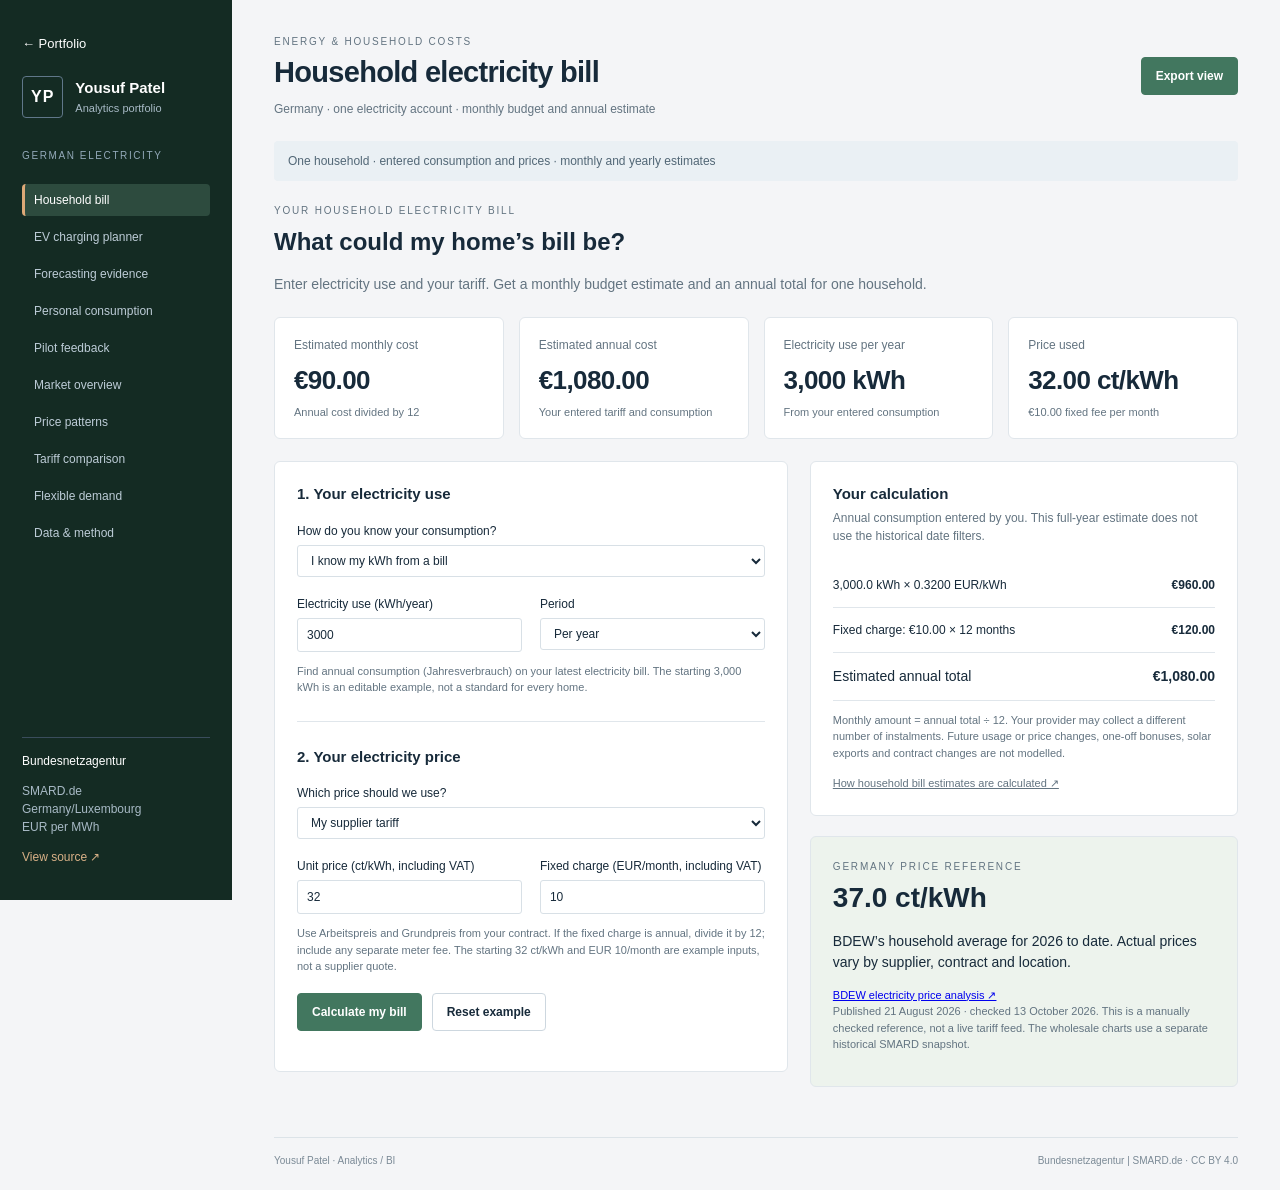
==== commit 2abc4284: "Publish preregistered V2 rolling comparison, paired intervals, monthly retraining and pilot setup" ====
--- a/docs/electricity/index.html
+++ b/docs/electricity/index.html
@@ -1,5 +1,5 @@
-<!doctype html><html lang="en"><head><meta charset="utf-8"><meta name="viewport" content="width=device-width,initial-scale=1"><title>German electricity cost review · Yousuf Patel</title><link rel="stylesheet" href="styles.css"><script src="data.js"></script><script src="household.js" defer></script><script src="forecast-data.js" defer></script><script src="energy-core.js" defer></script><script src="energy-lab.js" defer></script><script src="app.js" defer></script></head>
-<body><aside class="sidebar"><a href="../" style="display:block;color:#fff;margin-bottom:22px;text-decoration:none;font-size:13px">← Portfolio</a><div class="brand"><span class="monogram">YP</span><div>Yousuf Patel<small>Analytics portfolio</small></div></div><p class="nav-label">GERMAN ELECTRICITY</p><nav aria-label="Report pages"><button data-page="household" class="active">Household bill</button><button data-page="ev">EV charging planner</button><button data-page="forecast">Forecasting evidence</button><button data-page="consumption">Personal consumption</button><button data-page="overview">Market overview</button><button data-page="patterns">Price patterns</button><button data-page="tariffs">Tariff comparison</button><button data-page="flexibility">Flexible demand</button><button data-page="quality">Data & method</button></nav><div class="source-card"><strong>Bundesnetzagentur</strong><p>SMARD.de<br>Germany/Luxembourg<br>EUR per MWh</p><a href="https://www.smard.de/en" target="_blank" rel="noopener">View source ↗</a></div></aside>
+<!doctype html><html lang="en"><head><meta charset="utf-8"><meta name="viewport" content="width=device-width,initial-scale=1"><title>German electricity cost review · Yousuf Patel</title><link rel="stylesheet" href="styles.css"><script src="data.js"></script><script src="household.js" defer></script><script src="forecast-data.js" defer></script><script src="energy-core.js" defer></script><script src="rolling-data.js" defer></script><script src="rolling-lab.js" defer></script><script src="energy-lab.js" defer></script><script src="app.js" defer></script></head>
+<body><aside class="sidebar"><a href="../" style="display:block;color:#fff;margin-bottom:22px;text-decoration:none;font-size:13px">← Portfolio</a><div class="brand"><span class="monogram">YP</span><div>Yousuf Patel<small>Analytics portfolio</small></div></div><p class="nav-label">GERMAN ELECTRICITY</p><nav aria-label="Report pages"><button data-page="household" class="active">Household bill</button><button data-page="ev">EV charging planner</button><button data-page="forecast">Forecasting evidence</button><button data-page="consumption">Personal consumption</button><button data-page="pilot">Pilot feedback</button><button data-page="overview">Market overview</button><button data-page="patterns">Price patterns</button><button data-page="tariffs">Tariff comparison</button><button data-page="flexibility">Flexible demand</button><button data-page="quality">Data & method</button></nav><div class="source-card"><strong>Bundesnetzagentur</strong><p>SMARD.de<br>Germany/Luxembourg<br>EUR per MWh</p><a href="https://www.smard.de/en" target="_blank" rel="noopener">View source ↗</a></div></aside>
 <main><header><div><p class="eyebrow">ENERGY & HOUSEHOLD COSTS</p><h1 id="pageTitle">German electricity cost review</h1><p class="subtitle" id="periodLabel"></p></div><div class="header-actions"><button id="reset" class="secondary">Reset filters</button><button id="export" class="primary">Export view</button></div></header>
 <div class="context"><span class="dot"></span>Observed wholesale prices. Household tariffs and consumption are editable scenarios, not supplier offers.</div>
 <section class="filters" aria-label="Report filters"><label>Period<select id="year"><option value="2026">2026 to 11 October</option><option value="2025">2025 full year</option><option value="2024">2024 full year</option><option value="all">All / custom dates</option></select></label><label>From<input type="date" id="from"></label><label>To<input type="date" id="to"></label></section><p id="filterError" role="alert" hidden></p><div id="coverageNote" class="small"></div><div id="content" aria-live="polite"></div><footer><span>Yousuf Patel · Analytics / BI</span><span>Bundesnetzagentur | SMARD.de · CC BY 4.0</span></footer></main></body></html>
--- a/docs/electricity/styles.css
+++ b/docs/electricity/styles.css
@@ -7,3 +7,5 @@
 [hidden]{display:none!important}.house-intro{margin:22px 0}.house-intro h2{font-size:24px;margin:5px 0}.house-intro p:last-child{color:var(--muted)}.house-layout{display:grid;grid-template-columns:1.2fr 1fr;gap:22px}.house-inputs{display:grid;grid-template-columns:1fr 1fr;gap:18px;margin-top:18px}.house-select{display:block;margin:18px 0;font-size:12px}.house-inputs label{font-size:12px}.house-divider{border-top:1px solid var(--line);margin:25px 0}.house-equation{display:flex;justify-content:space-between;gap:18px;padding:13px 0;border-bottom:1px solid var(--line);font-size:12px}.house-equation strong{white-space:nowrap}.house-equation.total{font-size:14px}.benchmark{background:#edf3ed}.benchmark h2{font-size:28px}.house-error{background:#fff0ed;color:var(--red);padding:12px}.house-results .value{font-size:26px}@media(max-width:1150px){.house-layout{grid-template-columns:1fr}}@media(max-width:720px){.house-results .value{font-size:21px}.house-inputs{gap:12px}.house-intro h2{font-size:21px}}
 
 .lab-toolbar{display:flex;align-items:center;justify-content:space-between;gap:18px;margin:20px 0}.lab-tag{font-size:10px;letter-spacing:1px;color:var(--muted)}.lab-checkbox{display:flex;align-items:center;gap:10px;margin-top:18px;font-size:12px}.lab-checkbox input{width:16px;margin:0}.lab-toolbar button{padding:7px 10px}.house-results .kpi{min-width:0}.house-results .value{overflow-wrap:anywhere}.source-card{padding-top:14px}.sidebar nav button{padding-top:9px;padding-bottom:9px}@media(max-width:720px){.lab-toolbar{align-items:start}.lab-toolbar>div{white-space:nowrap}.lab-tag{max-width:170px}}
+
+textarea{display:block;width:100%;font:inherit;border:1px solid var(--line);border-radius:4px;padding:10px;margin-top:8px}.sidebar nav button{font-size:12px;padding-top:7px;padding-bottom:7px}.nav-label{margin-top:30px}
